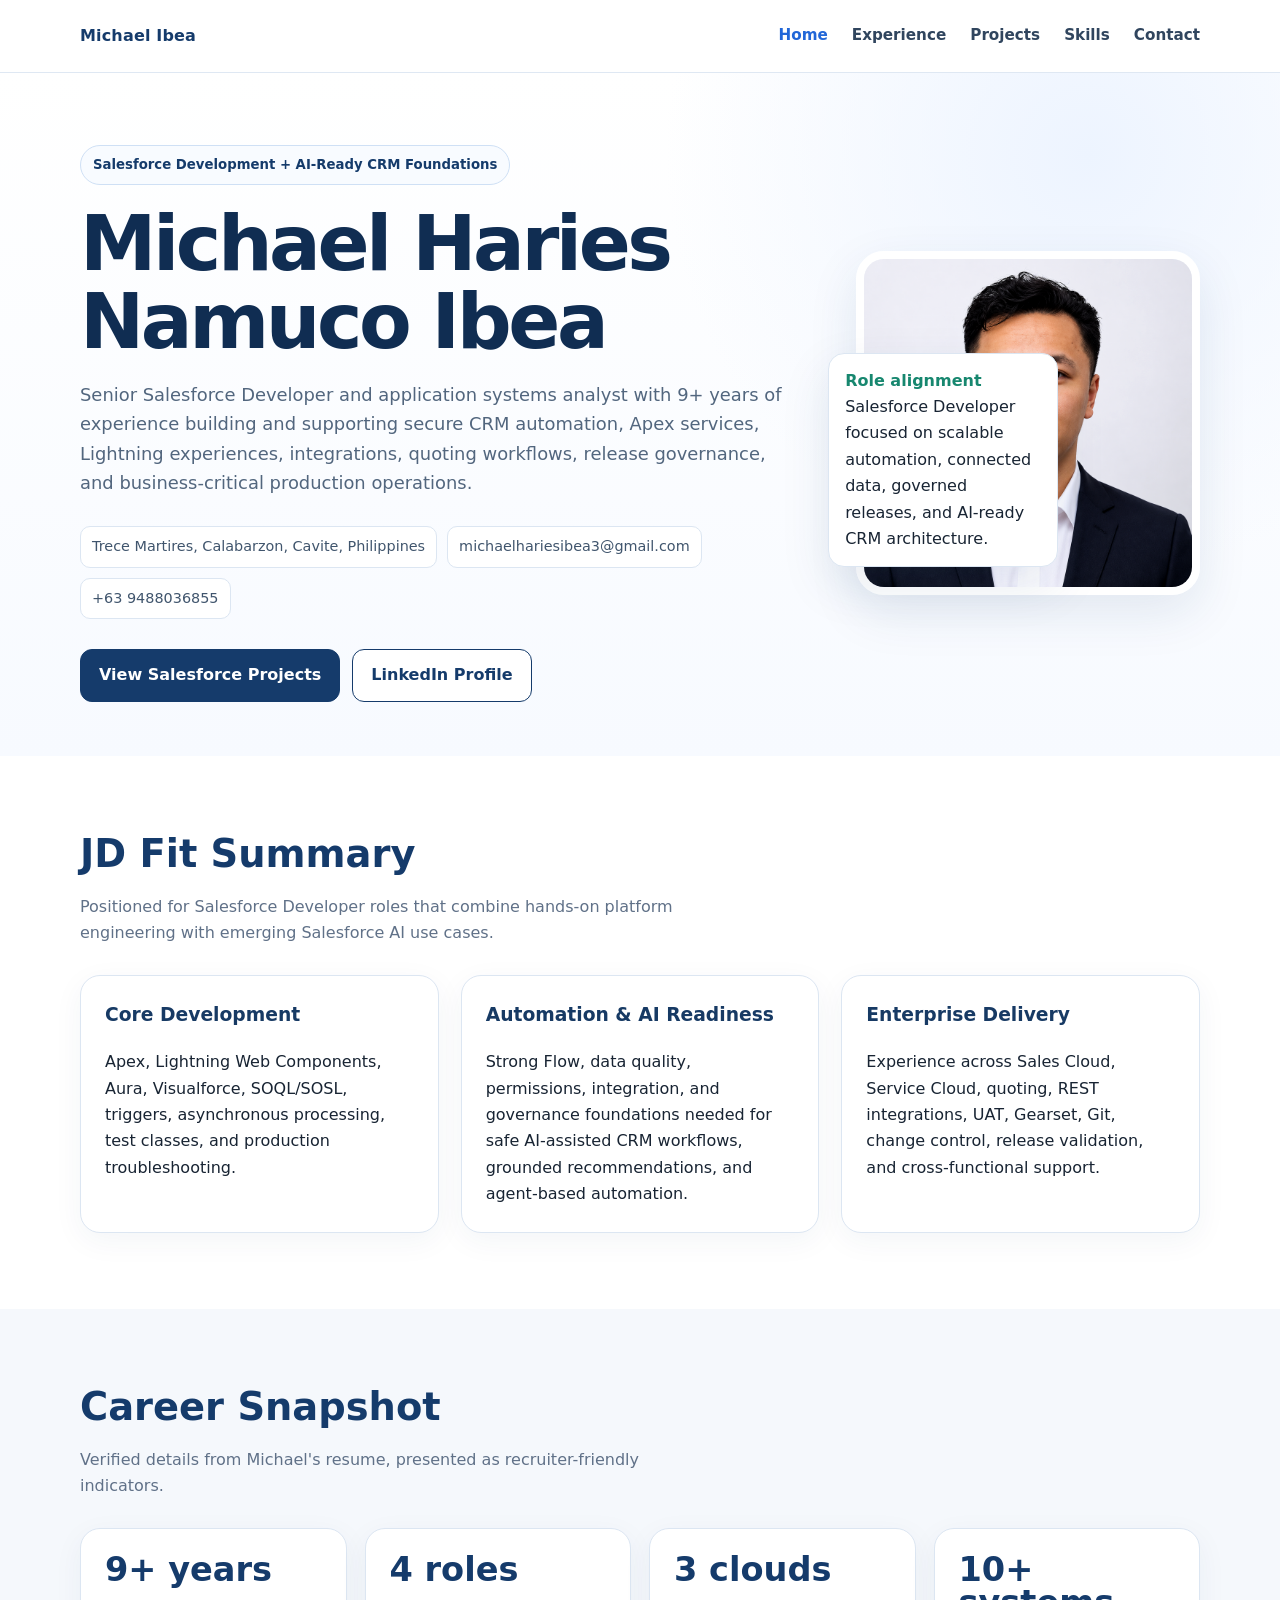
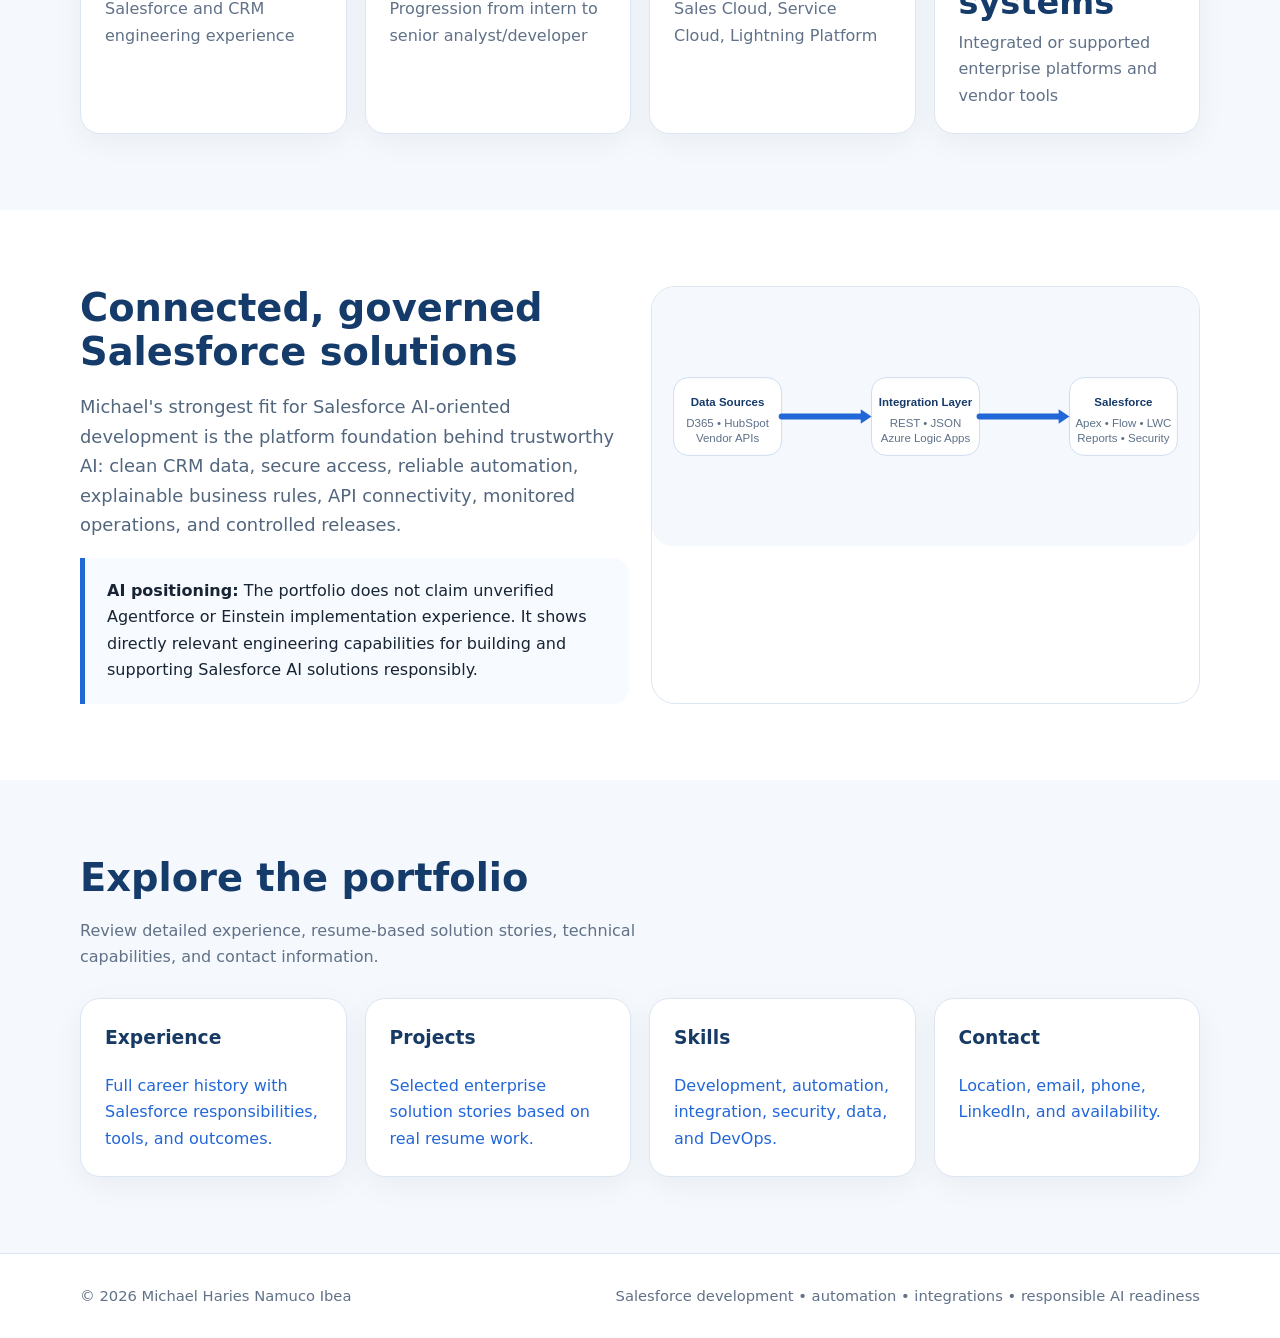
==== index.html @ 8aca254e "michael-ibea-salesforce-ai-portfolio" ====
<!doctype html>
<html lang="en">
<head>
  <meta charset="utf-8">
  <meta name="viewport" content="width=device-width,initial-scale=1">
  <meta name="description" content="Portfolio of Michael Haries Namuco Ibea, Senior Salesforce Developer and Application Systems Analyst.">
  <title>Michael Ibea | Salesforce Developer</title>
  <link rel="icon" href="assets/favicon.svg" type="image/svg+xml">
  <link rel="stylesheet" href="assets/style.css">
</head>
<body>

<header class="site-header">
  <div class="container nav">
    <a class="brand" href="index.html">Michael Ibea</a>
    <nav class="nav-links" aria-label="Primary navigation">
      <a class="active" href="index.html">Home</a>
      <a class="" href="experience.html">Experience</a>
      <a class="" href="projects.html">Projects</a>
      <a class="" href="skills.html">Skills</a>
      <a class="" href="contact.html">Contact</a>
    </nav>
  </div>
</header>

<main>
<section class="hero">
  <div class="container hero-grid">
    <div>
      <span class="eyebrow">Salesforce Development + AI-Ready CRM Foundations</span>
      <h1>Michael Haries Namuco Ibea</h1>
      <p class="lead">Senior Salesforce Developer and application systems analyst with 9+ years of experience building and supporting secure CRM automation, Apex services, Lightning experiences, integrations, quoting workflows, release governance, and business-critical production operations.</p>
      <div class="hero-meta">
        <span class="chip">Trece Martires, Calabarzon, Cavite, Philippines</span><span class="chip">michaelhariesibea3@gmail.com</span><span class="chip">+63 9488036855</span>
      </div>
      <div class="actions">
        <a class="btn btn-primary" href="projects.html">View Salesforce Projects</a>
        <a class="btn btn-secondary" href="https://www.linkedin.com/in/michael-haries-ibea-0baa0a417/" target="_blank" rel="noopener">LinkedIn Profile</a>
      </div>
    </div>
    <div class="photo-wrap">
      <img class="profile-photo" src="assets/profile-photo.png" alt="Professional headshot of Michael Ibea">
      <div class="status-card"><b>Role alignment</b>Salesforce Developer focused on scalable automation, connected data, governed releases, and AI-ready CRM architecture.</div>
    </div>
  </div>
</section>

<section class="section">
  <div class="container">
    <div class="section-head"><div><h2>JD Fit Summary</h2><p>Positioned for Salesforce Developer roles that combine hands-on platform engineering with emerging Salesforce AI use cases.</p></div></div>
    <div class="grid-3">
      <article class="card"><h3>Core Development</h3><p>Apex, Lightning Web Components, Aura, Visualforce, SOQL/SOSL, triggers, asynchronous processing, test classes, and production troubleshooting.</p></article>
      <article class="card"><h3>Automation & AI Readiness</h3><p>Strong Flow, data quality, permissions, integration, and governance foundations needed for safe AI-assisted CRM workflows, grounded recommendations, and agent-based automation.</p></article>
      <article class="card"><h3>Enterprise Delivery</h3><p>Experience across Sales Cloud, Service Cloud, quoting, REST integrations, UAT, Gearset, Git, change control, release validation, and cross-functional support.</p></article>
    </div>
  </div>
</section>

<section class="section section-soft">
  <div class="container">
    <div class="section-head"><div><h2>Career Snapshot</h2><p>Verified details from Michael's resume, presented as recruiter-friendly indicators.</p></div></div>
    <div class="grid-4">
      <div class="card kpi"><strong>9+ years</strong><span>Salesforce and CRM engineering experience</span></div>
      <div class="card kpi"><strong>4 roles</strong><span>Progression from intern to senior analyst/developer</span></div>
      <div class="card kpi"><strong>3 clouds</strong><span>Sales Cloud, Service Cloud, Lightning Platform</span></div>
      <div class="card kpi"><strong>10+ systems</strong><span>Integrated or supported enterprise platforms and vendor tools</span></div>
    </div>
  </div>
</section>

<section class="section">
  <div class="container grid-2">
    <div>
      <h2>Connected, governed Salesforce solutions</h2>
      <p class="lead">Michael's strongest fit for Salesforce AI-oriented development is the platform foundation behind trustworthy AI: clean CRM data, secure access, reliable automation, explainable business rules, API connectivity, monitored operations, and controlled releases.</p>
      <div class="callout"><strong>AI positioning:</strong> The portfolio does not claim unverified Agentforce or Einstein implementation experience. It shows directly relevant engineering capabilities for building and supporting Salesforce AI solutions responsibly.</div>
    </div>
    <div class="visual"><img src="assets/pipeline.svg" alt="Data sources connected through an integration layer into Salesforce"></div>
  </div>
</section>

<section class="section section-soft">
  <div class="container">
    <div class="section-head"><div><h2>Explore the portfolio</h2><p>Review detailed experience, resume-based solution stories, technical capabilities, and contact information.</p></div></div>
    <div class="grid-4">
      <a class="card" href="experience.html"><h3>Experience</h3><p>Full career history with Salesforce responsibilities, tools, and outcomes.</p></a>
      <a class="card" href="projects.html"><h3>Projects</h3><p>Selected enterprise solution stories based on real resume work.</p></a>
      <a class="card" href="skills.html"><h3>Skills</h3><p>Development, automation, integration, security, data, and DevOps.</p></a>
      <a class="card" href="contact.html"><h3>Contact</h3><p>Location, email, phone, LinkedIn, and availability.</p></a>
    </div>
  </div>
</section>
</main>


<footer class="footer">
  <div class="container footer-inner">
    <span>© 2026 Michael Haries Namuco Ibea</span>
    <span>Salesforce development • automation • integrations • responsible AI readiness</span>
  </div>
</footer>
</body>
</html>
---- assets/style.css ----
:root{
  --navy:#153b6b;--blue:#2267d8;--ink:#182433;--muted:#607188;--line:#dce6f2;
  --soft:#f5f8fc;--white:#fff;--green:#17876f;--gold:#a86a00;--shadow:0 18px 50px rgba(21,59,107,.10)
}
*{box-sizing:border-box}html{scroll-behavior:smooth}body{margin:0;font-family:Inter,ui-sans-serif,system-ui,-apple-system,BlinkMacSystemFont,"Segoe UI",sans-serif;color:var(--ink);background:#fff;line-height:1.65}
a{color:var(--blue);text-decoration:none}a:hover{text-decoration:underline}
img{max-width:100%}.container{width:min(1120px,calc(100% - 40px));margin:auto}
.site-header{position:sticky;top:0;z-index:20;background:rgba(255,255,255,.94);backdrop-filter:blur(14px);border-bottom:1px solid rgba(220,230,242,.9)}
.nav{display:flex;align-items:center;justify-content:space-between;min-height:72px;gap:20px}.brand{font-weight:800;color:var(--navy);letter-spacing:.01em}
.nav-links{display:flex;gap:24px;flex-wrap:wrap}.nav-links a{color:#30455e;font-weight:650;font-size:.95rem}.nav-links a.active{color:var(--blue)}
.hero{padding:72px 0 54px;background:radial-gradient(circle at 85% 12%,#edf4ff 0,transparent 34%),linear-gradient(180deg,#fff,#f7faff)}
.hero-grid{display:grid;grid-template-columns:1.35fr .65fr;gap:62px;align-items:center}.eyebrow{display:inline-flex;gap:8px;align-items:center;padding:8px 12px;border:1px solid #cfe0f5;background:#f8fbff;border-radius:999px;color:var(--navy);font-weight:750;font-size:.83rem}
h1{font-size:clamp(2.5rem,6vw,5.1rem);line-height:1.02;letter-spacing:-.045em;margin:20px 0 18px;color:#102d52}h2{font-size:clamp(1.7rem,3vw,2.5rem);line-height:1.15;color:#153b6b;margin:0 0 18px}h3{color:#173a64;margin-top:0}
.lead{font-size:1.12rem;color:#52667e;max-width:760px}.hero-meta{display:flex;flex-wrap:wrap;gap:10px;margin:28px 0}.chip{display:inline-flex;padding:8px 11px;border-radius:10px;background:#fff;border:1px solid var(--line);color:#40556d;font-size:.9rem}
.actions{display:flex;gap:12px;flex-wrap:wrap;margin-top:30px}.btn{display:inline-flex;align-items:center;justify-content:center;padding:12px 18px;border-radius:12px;font-weight:750;border:1px solid var(--navy)}.btn-primary{background:var(--navy);color:white}.btn-secondary{background:#fff;color:var(--navy)}
.photo-wrap{position:relative}.profile-photo{display:block;width:100%;aspect-ratio:1/1;object-fit:cover;border-radius:28px;box-shadow:var(--shadow);border:8px solid #fff}.status-card{position:absolute;left:-28px;bottom:28px;background:#fff;border:1px solid var(--line);border-radius:16px;padding:14px 16px;box-shadow:var(--shadow);max-width:230px}.status-card b{display:block;color:var(--green)}
.section{padding:76px 0}.section-soft{background:var(--soft)}.section-head{display:flex;justify-content:space-between;align-items:end;gap:24px;margin-bottom:28px}.section-head p{max-width:640px;color:var(--muted);margin:0}
.grid-2{display:grid;grid-template-columns:repeat(2,1fr);gap:22px}.grid-3{display:grid;grid-template-columns:repeat(3,1fr);gap:22px}.grid-4{display:grid;grid-template-columns:repeat(4,1fr);gap:18px}
.card{background:#fff;border:1px solid var(--line);border-radius:20px;padding:24px;box-shadow:0 8px 30px rgba(21,59,107,.05)}.card p:last-child{margin-bottom:0}.kpi strong{display:block;font-size:2.1rem;color:var(--navy);line-height:1}.kpi span{display:block;color:var(--muted);margin-top:10px}
.visual{border-radius:24px;overflow:hidden;border:1px solid var(--line);background:#fff}.visual img{width:100%;display:block}
.page-hero{padding:58px 0 36px;background:linear-gradient(180deg,#f7faff,#fff)}.page-hero p{max-width:780px;color:var(--muted)}
.timeline{position:relative}.timeline:before{content:"";position:absolute;left:15px;top:12px;bottom:12px;width:2px;background:#d7e3f0}.role{position:relative;padding-left:54px;margin-bottom:30px}.role:before{content:"";position:absolute;left:7px;top:11px;width:18px;height:18px;border-radius:50%;background:var(--blue);border:4px solid #edf4ff}.role-head{display:flex;justify-content:space-between;gap:20px;align-items:start}.role-meta{color:var(--muted);font-size:.93rem}.tag-row{display:flex;flex-wrap:wrap;gap:8px;margin-top:14px}.tag{font-size:.8rem;font-weight:700;color:#315a88;background:#eef5fd;border:1px solid #d5e5f7;padding:6px 9px;border-radius:999px}
ul.clean{padding-left:20px;margin:16px 0 0}ul.clean li{margin:7px 0}
.project-card{display:flex;flex-direction:column}.project-card .label{font-size:.78rem;text-transform:uppercase;letter-spacing:.1em;color:var(--blue);font-weight:800}.project-card h3{font-size:1.25rem;margin:8px 0 10px}.project-card dl{margin:0}.project-card dt{font-weight:800;color:#244d7d;margin-top:12px}.project-card dd{margin:3px 0 0;color:#5b6f86}
.skill-group h3{margin-bottom:10px}.skill-list{display:flex;flex-wrap:wrap;gap:9px}.skill-list span{padding:8px 10px;background:#f7faff;border:1px solid var(--line);border-radius:9px;color:#435970;font-size:.9rem}
.contact-grid{display:grid;grid-template-columns:.85fr 1.15fr;gap:28px}.contact-item{padding:18px 0;border-bottom:1px solid var(--line)}.contact-item small{display:block;text-transform:uppercase;letter-spacing:.08em;color:var(--muted);font-weight:800}.contact-item strong{font-size:1.05rem;color:var(--navy)}
.footer{padding:30px 0;border-top:1px solid var(--line);color:var(--muted);font-size:.92rem}.footer-inner{display:flex;justify-content:space-between;gap:20px;flex-wrap:wrap}
.callout{border-left:5px solid var(--blue);background:#f7faff;padding:20px 22px;border-radius:0 16px 16px 0}
@media(max-width:850px){.hero-grid,.contact-grid,.grid-3,.grid-4{grid-template-columns:1fr}.grid-2{grid-template-columns:1fr}.photo-wrap{max-width:540px}.status-card{left:16px}.role-head{display:block}.nav{align-items:flex-start;padding:16px 0}.nav-links{gap:13px 18px}}
@media(max-width:560px){.container{width:min(100% - 28px,1120px)}.hero{padding-top:45px}.nav{display:block}.nav-links{margin-top:10px}.section{padding:54px 0}.card{padding:20px}h1{font-size:2.65rem}}
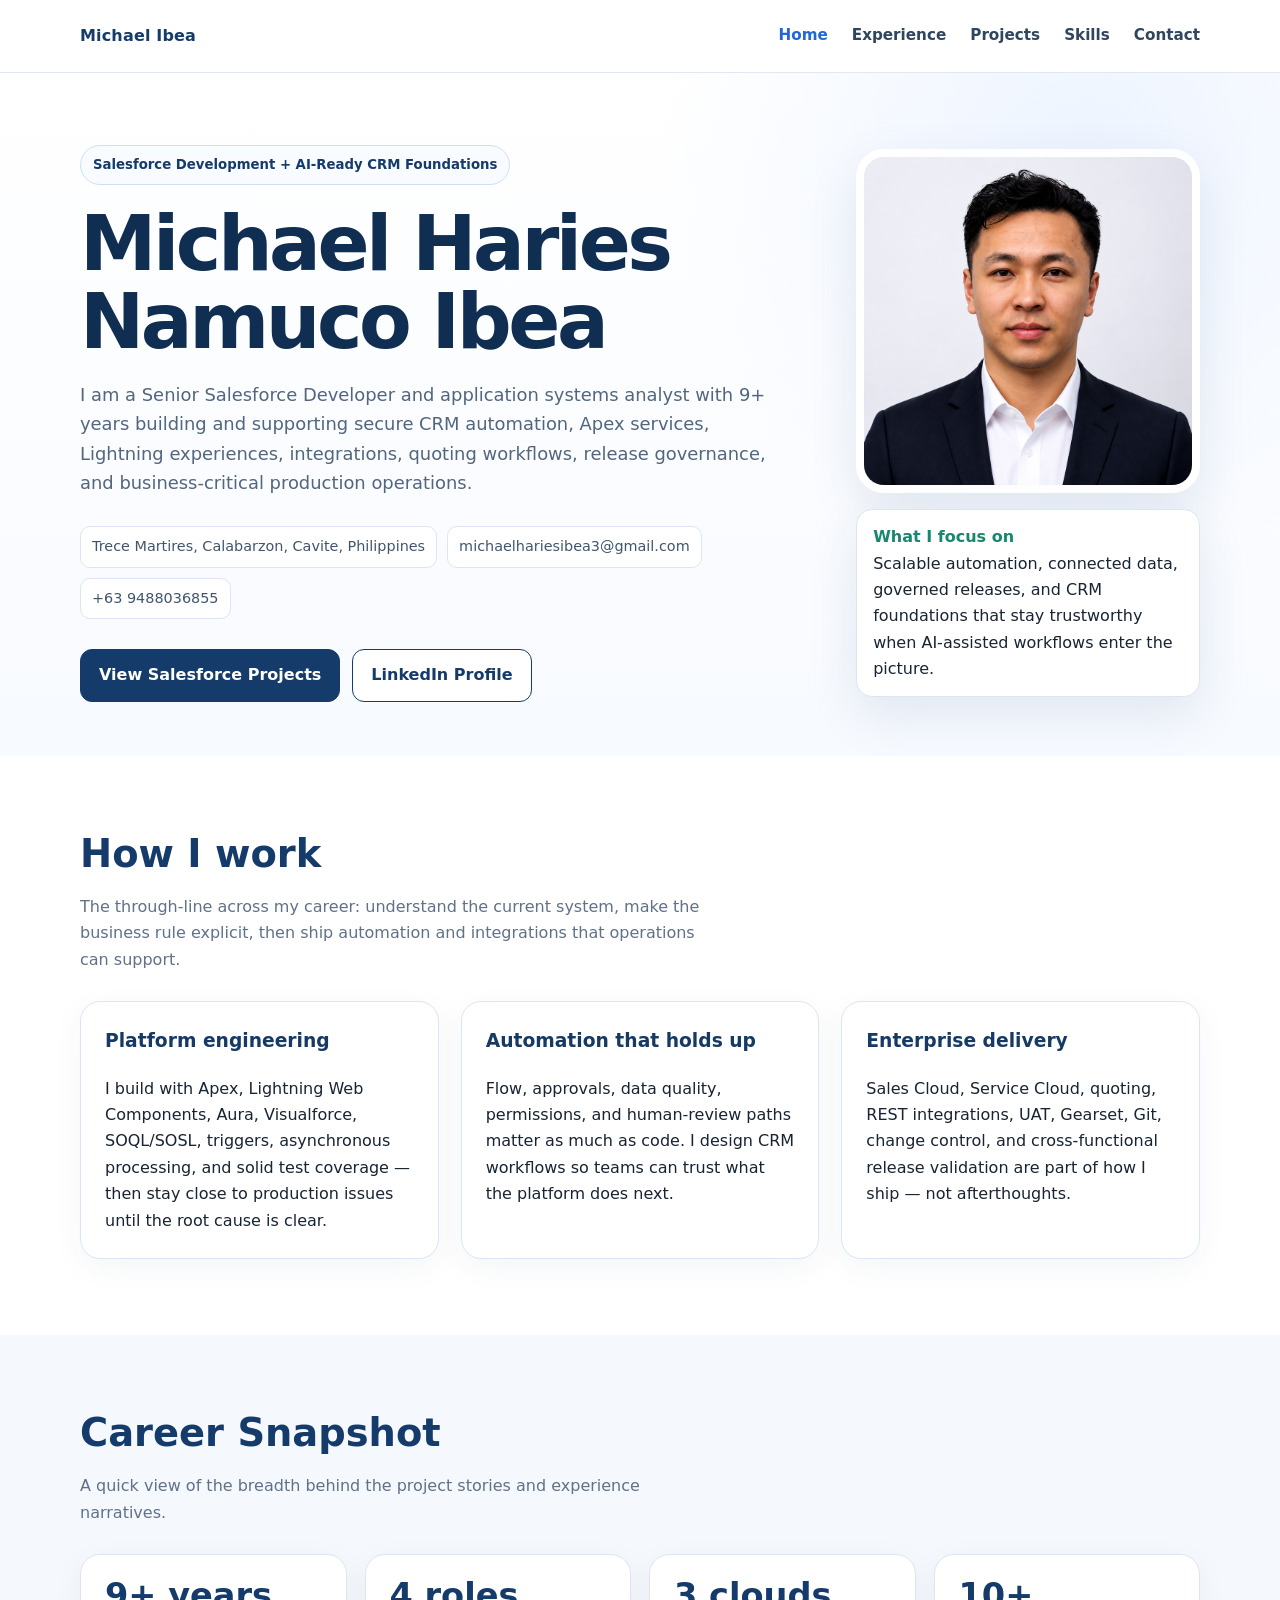
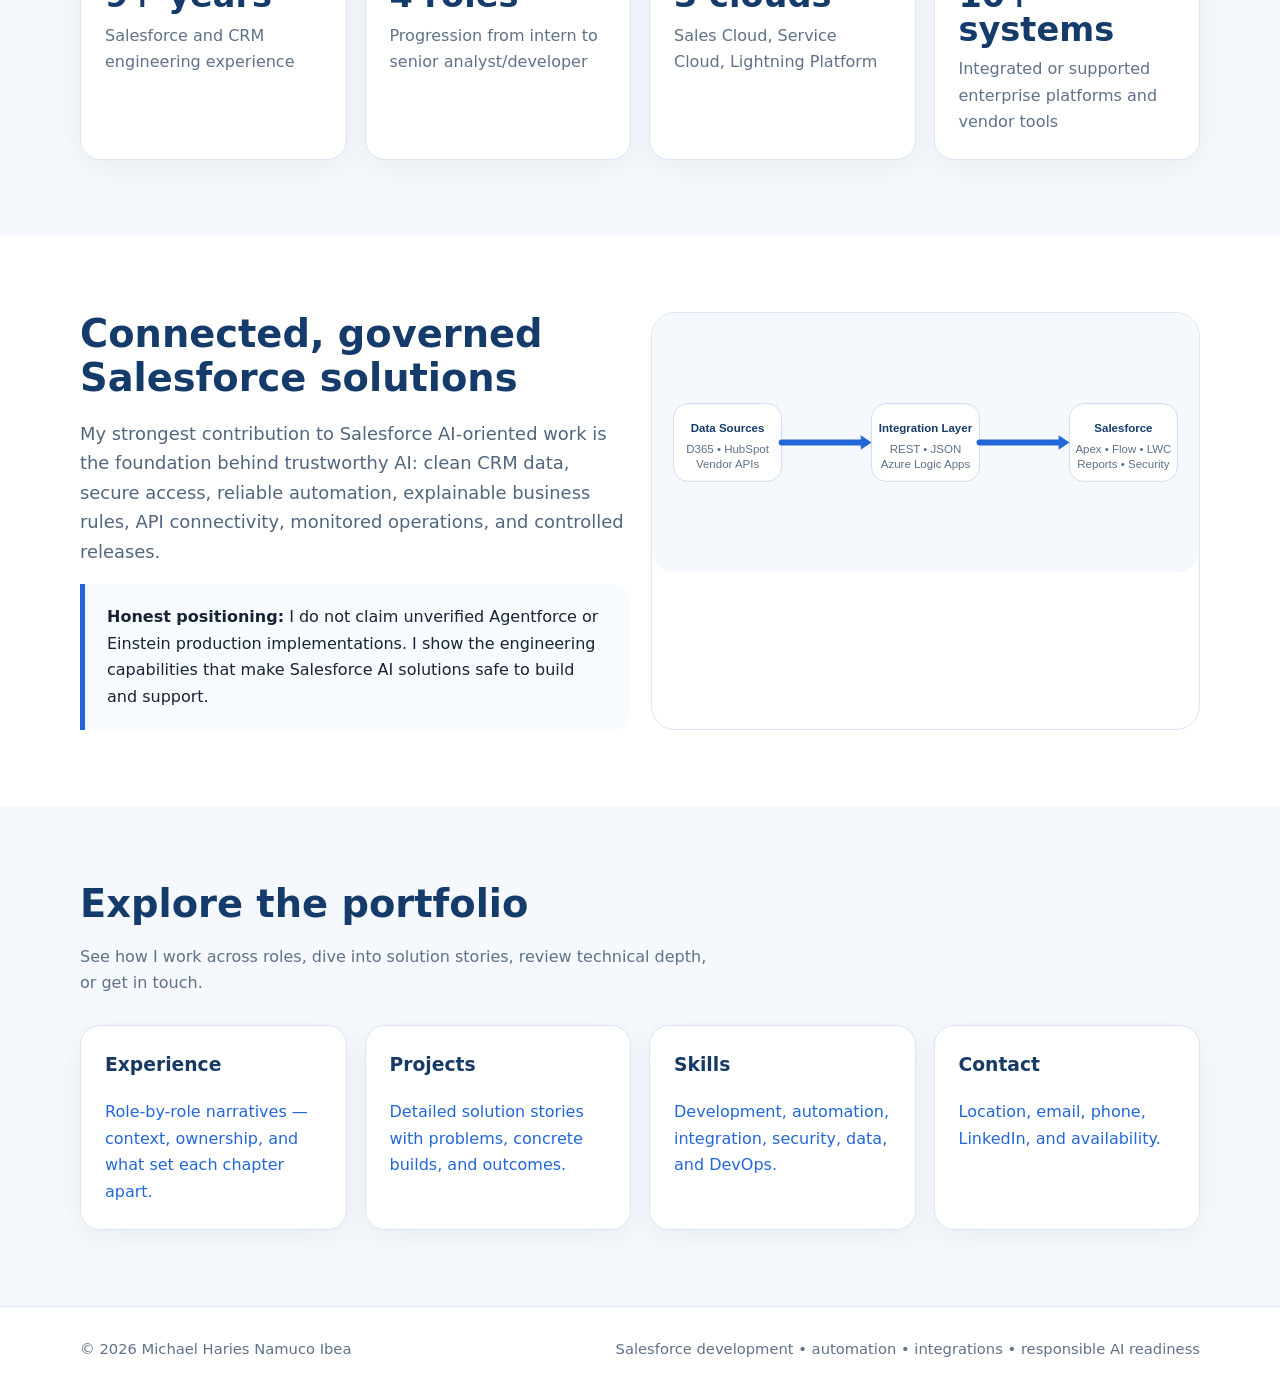
==== commit c3c2318f: "Rewrite portfolio in first person with solution-focused project and experience stories. Remove JD-fi" ====
--- a/index.html
+++ b/index.html
@@ -29,7 +29,7 @@
     <div>
       <span class="eyebrow">Salesforce Development + AI-Ready CRM Foundations</span>
       <h1>Michael Haries Namuco Ibea</h1>
-      <p class="lead">Senior Salesforce Developer and application systems analyst with 9+ years of experience building and supporting secure CRM automation, Apex services, Lightning experiences, integrations, quoting workflows, release governance, and business-critical production operations.</p>
+      <p class="lead">I am a Senior Salesforce Developer and application systems analyst with 9+ years building and supporting secure CRM automation, Apex services, Lightning experiences, integrations, quoting workflows, release governance, and business-critical production operations.</p>
       <div class="hero-meta">
         <span class="chip">Trece Martires, Calabarzon, Cavite, Philippines</span><span class="chip">michaelhariesibea3@gmail.com</span><span class="chip">+63 9488036855</span>
       </div>
@@ -40,25 +40,25 @@
     </div>
     <div class="photo-wrap">
       <img class="profile-photo" src="assets/profile-photo.png" alt="Professional headshot of Michael Ibea">
-      <div class="status-card"><b>Role alignment</b>Salesforce Developer focused on scalable automation, connected data, governed releases, and AI-ready CRM architecture.</div>
+      <div class="status-card"><b>What I focus on</b>Scalable automation, connected data, governed releases, and CRM foundations that stay trustworthy when AI-assisted workflows enter the picture.</div>
     </div>
   </div>
 </section>
 
 <section class="section">
   <div class="container">
-    <div class="section-head"><div><h2>JD Fit Summary</h2><p>Positioned for Salesforce Developer roles that combine hands-on platform engineering with emerging Salesforce AI use cases.</p></div></div>
+    <div class="section-head"><div><h2>How I work</h2><p>The through-line across my career: understand the current system, make the business rule explicit, then ship automation and integrations that operations can support.</p></div></div>
     <div class="grid-3">
-      <article class="card"><h3>Core Development</h3><p>Apex, Lightning Web Components, Aura, Visualforce, SOQL/SOSL, triggers, asynchronous processing, test classes, and production troubleshooting.</p></article>
-      <article class="card"><h3>Automation & AI Readiness</h3><p>Strong Flow, data quality, permissions, integration, and governance foundations needed for safe AI-assisted CRM workflows, grounded recommendations, and agent-based automation.</p></article>
-      <article class="card"><h3>Enterprise Delivery</h3><p>Experience across Sales Cloud, Service Cloud, quoting, REST integrations, UAT, Gearset, Git, change control, release validation, and cross-functional support.</p></article>
+      <article class="card"><h3>Platform engineering</h3><p>I build with Apex, Lightning Web Components, Aura, Visualforce, SOQL/SOSL, triggers, asynchronous processing, and solid test coverage — then stay close to production issues until the root cause is clear.</p></article>
+      <article class="card"><h3>Automation that holds up</h3><p>Flow, approvals, data quality, permissions, and human-review paths matter as much as code. I design CRM workflows so teams can trust what the platform does next.</p></article>
+      <article class="card"><h3>Enterprise delivery</h3><p>Sales Cloud, Service Cloud, quoting, REST integrations, UAT, Gearset, Git, change control, and cross-functional release validation are part of how I ship — not afterthoughts.</p></article>
     </div>
   </div>
 </section>
 
 <section class="section section-soft">
   <div class="container">
-    <div class="section-head"><div><h2>Career Snapshot</h2><p>Verified details from Michael's resume, presented as recruiter-friendly indicators.</p></div></div>
+    <div class="section-head"><div><h2>Career Snapshot</h2><p>A quick view of the breadth behind the project stories and experience narratives.</p></div></div>
     <div class="grid-4">
       <div class="card kpi"><strong>9+ years</strong><span>Salesforce and CRM engineering experience</span></div>
       <div class="card kpi"><strong>4 roles</strong><span>Progression from intern to senior analyst/developer</span></div>
@@ -72,8 +72,8 @@
   <div class="container grid-2">
     <div>
       <h2>Connected, governed Salesforce solutions</h2>
-      <p class="lead">Michael's strongest fit for Salesforce AI-oriented development is the platform foundation behind trustworthy AI: clean CRM data, secure access, reliable automation, explainable business rules, API connectivity, monitored operations, and controlled releases.</p>
-      <div class="callout"><strong>AI positioning:</strong> The portfolio does not claim unverified Agentforce or Einstein implementation experience. It shows directly relevant engineering capabilities for building and supporting Salesforce AI solutions responsibly.</div>
+      <p class="lead">My strongest contribution to Salesforce AI-oriented work is the foundation behind trustworthy AI: clean CRM data, secure access, reliable automation, explainable business rules, API connectivity, monitored operations, and controlled releases.</p>
+      <div class="callout"><strong>Honest positioning:</strong> I do not claim unverified Agentforce or Einstein production implementations. I show the engineering capabilities that make Salesforce AI solutions safe to build and support.</div>
     </div>
     <div class="visual"><img src="assets/pipeline.svg" alt="Data sources connected through an integration layer into Salesforce"></div>
   </div>
@@ -81,17 +81,16 @@
 
 <section class="section section-soft">
   <div class="container">
-    <div class="section-head"><div><h2>Explore the portfolio</h2><p>Review detailed experience, resume-based solution stories, technical capabilities, and contact information.</p></div></div>
+    <div class="section-head"><div><h2>Explore the portfolio</h2><p>See how I work across roles, dive into solution stories, review technical depth, or get in touch.</p></div></div>
     <div class="grid-4">
-      <a class="card" href="experience.html"><h3>Experience</h3><p>Full career history with Salesforce responsibilities, tools, and outcomes.</p></a>
-      <a class="card" href="projects.html"><h3>Projects</h3><p>Selected enterprise solution stories based on real resume work.</p></a>
+      <a class="card" href="experience.html"><h3>Experience</h3><p>Role-by-role narratives — context, ownership, and what set each chapter apart.</p></a>
+      <a class="card" href="projects.html"><h3>Projects</h3><p>Detailed solution stories with problems, concrete builds, and outcomes.</p></a>
       <a class="card" href="skills.html"><h3>Skills</h3><p>Development, automation, integration, security, data, and DevOps.</p></a>
       <a class="card" href="contact.html"><h3>Contact</h3><p>Location, email, phone, LinkedIn, and availability.</p></a>
     </div>
   </div>
 </section>
 </main>
-
 
 <footer class="footer">
   <div class="container footer-inner">
@@ -100,4 +99,4 @@
   </div>
 </footer>
 </body>
-</html>+</html>
--- a/assets/style.css
+++ b/assets/style.css
@@ -14,7 +14,7 @@
 h1{font-size:clamp(2.5rem,6vw,5.1rem);line-height:1.02;letter-spacing:-.045em;margin:20px 0 18px;color:#102d52}h2{font-size:clamp(1.7rem,3vw,2.5rem);line-height:1.15;color:#153b6b;margin:0 0 18px}h3{color:#173a64;margin-top:0}
 .lead{font-size:1.12rem;color:#52667e;max-width:760px}.hero-meta{display:flex;flex-wrap:wrap;gap:10px;margin:28px 0}.chip{display:inline-flex;padding:8px 11px;border-radius:10px;background:#fff;border:1px solid var(--line);color:#40556d;font-size:.9rem}
 .actions{display:flex;gap:12px;flex-wrap:wrap;margin-top:30px}.btn{display:inline-flex;align-items:center;justify-content:center;padding:12px 18px;border-radius:12px;font-weight:750;border:1px solid var(--navy)}.btn-primary{background:var(--navy);color:white}.btn-secondary{background:#fff;color:var(--navy)}
-.photo-wrap{position:relative}.profile-photo{display:block;width:100%;aspect-ratio:1/1;object-fit:cover;border-radius:28px;box-shadow:var(--shadow);border:8px solid #fff}.status-card{position:absolute;left:-28px;bottom:28px;background:#fff;border:1px solid var(--line);border-radius:16px;padding:14px 16px;box-shadow:var(--shadow);max-width:230px}.status-card b{display:block;color:var(--green)}
+.photo-wrap{display:flex;flex-direction:column;gap:16px}.profile-photo{display:block;width:100%;aspect-ratio:1/1;object-fit:cover;border-radius:28px;box-shadow:var(--shadow);border:8px solid #fff}.status-card{background:#fff;border:1px solid var(--line);border-radius:16px;padding:14px 16px;box-shadow:var(--shadow)}.status-card b{display:block;color:var(--green)}
 .section{padding:76px 0}.section-soft{background:var(--soft)}.section-head{display:flex;justify-content:space-between;align-items:end;gap:24px;margin-bottom:28px}.section-head p{max-width:640px;color:var(--muted);margin:0}
 .grid-2{display:grid;grid-template-columns:repeat(2,1fr);gap:22px}.grid-3{display:grid;grid-template-columns:repeat(3,1fr);gap:22px}.grid-4{display:grid;grid-template-columns:repeat(4,1fr);gap:18px}
 .card{background:#fff;border:1px solid var(--line);border-radius:20px;padding:24px;box-shadow:0 8px 30px rgba(21,59,107,.05)}.card p:last-child{margin-bottom:0}.kpi strong{display:block;font-size:2.1rem;color:var(--navy);line-height:1}.kpi span{display:block;color:var(--muted);margin-top:10px}
@@ -22,10 +22,11 @@
 .page-hero{padding:58px 0 36px;background:linear-gradient(180deg,#f7faff,#fff)}.page-hero p{max-width:780px;color:var(--muted)}
 .timeline{position:relative}.timeline:before{content:"";position:absolute;left:15px;top:12px;bottom:12px;width:2px;background:#d7e3f0}.role{position:relative;padding-left:54px;margin-bottom:30px}.role:before{content:"";position:absolute;left:7px;top:11px;width:18px;height:18px;border-radius:50%;background:var(--blue);border:4px solid #edf4ff}.role-head{display:flex;justify-content:space-between;gap:20px;align-items:start}.role-meta{color:var(--muted);font-size:.93rem}.tag-row{display:flex;flex-wrap:wrap;gap:8px;margin-top:14px}.tag{font-size:.8rem;font-weight:700;color:#315a88;background:#eef5fd;border:1px solid #d5e5f7;padding:6px 9px;border-radius:999px}
 ul.clean{padding-left:20px;margin:16px 0 0}ul.clean li{margin:7px 0}
+.role-context{margin:14px 0 0;color:#3f5570;font-weight:650}.role-story{margin:12px 0 0;color:#5b6f86}.focus-block{margin-top:16px;padding:16px 18px;background:#f7faff;border:1px solid #e3edf8;border-radius:14px}.focus-block h4{margin:0 0 4px;color:#173a64;font-size:1rem}.focus-block .clean{margin-top:10px}
 .project-card{display:flex;flex-direction:column}.project-card .label{font-size:.78rem;text-transform:uppercase;letter-spacing:.1em;color:var(--blue);font-weight:800}.project-card h3{font-size:1.25rem;margin:8px 0 10px}.project-card dl{margin:0}.project-card dt{font-weight:800;color:#244d7d;margin-top:12px}.project-card dd{margin:3px 0 0;color:#5b6f86}
 .skill-group h3{margin-bottom:10px}.skill-list{display:flex;flex-wrap:wrap;gap:9px}.skill-list span{padding:8px 10px;background:#f7faff;border:1px solid var(--line);border-radius:9px;color:#435970;font-size:.9rem}
 .contact-grid{display:grid;grid-template-columns:.85fr 1.15fr;gap:28px}.contact-item{padding:18px 0;border-bottom:1px solid var(--line)}.contact-item small{display:block;text-transform:uppercase;letter-spacing:.08em;color:var(--muted);font-weight:800}.contact-item strong{font-size:1.05rem;color:var(--navy)}
 .footer{padding:30px 0;border-top:1px solid var(--line);color:var(--muted);font-size:.92rem}.footer-inner{display:flex;justify-content:space-between;gap:20px;flex-wrap:wrap}
 .callout{border-left:5px solid var(--blue);background:#f7faff;padding:20px 22px;border-radius:0 16px 16px 0}
-@media(max-width:850px){.hero-grid,.contact-grid,.grid-3,.grid-4{grid-template-columns:1fr}.grid-2{grid-template-columns:1fr}.photo-wrap{max-width:540px}.status-card{left:16px}.role-head{display:block}.nav{align-items:flex-start;padding:16px 0}.nav-links{gap:13px 18px}}
+@media(max-width:850px){.hero-grid,.contact-grid,.grid-3,.grid-4{grid-template-columns:1fr}.grid-2{grid-template-columns:1fr}.photo-wrap{max-width:540px}.role-head{display:block}.nav{align-items:flex-start;padding:16px 0}.nav-links{gap:13px 18px}}
 @media(max-width:560px){.container{width:min(100% - 28px,1120px)}.hero{padding-top:45px}.nav{display:block}.nav-links{margin-top:10px}.section{padding:54px 0}.card{padding:20px}h1{font-size:2.65rem}}
